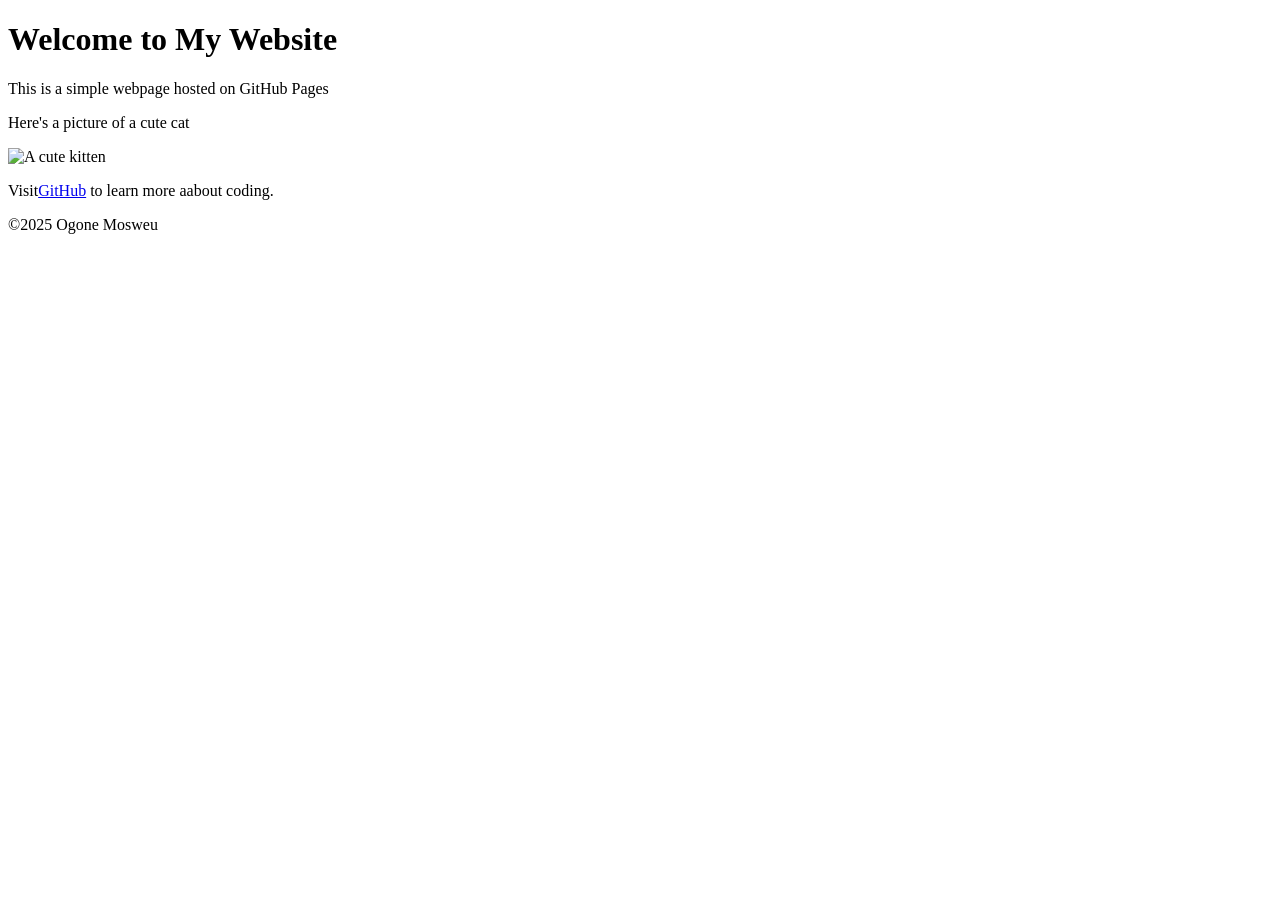
==== index.html @ 14eb3c41 "Fix link formatting in index.html" ====
<!DOCTYPE html>
<html lang="en">
<head>
  <meta charset="UTF-8">
  <meta name="viewport" content="width=device-width, initial-scale=1.0">
  <title>My First Github Page</title>
</head>
  <body>
    <header>
      <h1>Welcome to My Website</h1>
    </header>

    <main>
      <p>This is a simple webpage hosted on GitHub Pages</p>
      <p>Here's a picture of a cute cat</p>
      <img src="https://placekitten.com/200/300" alt="A cute kitten"> 

      <p>Visit<a href=" https://github.com">GitHub</a> to learn more aabout coding.</p>
    </main>

    <footer>
      <p>&copy;2025 Ogone Mosweu</p>
    </footer>
  </body>
</html>
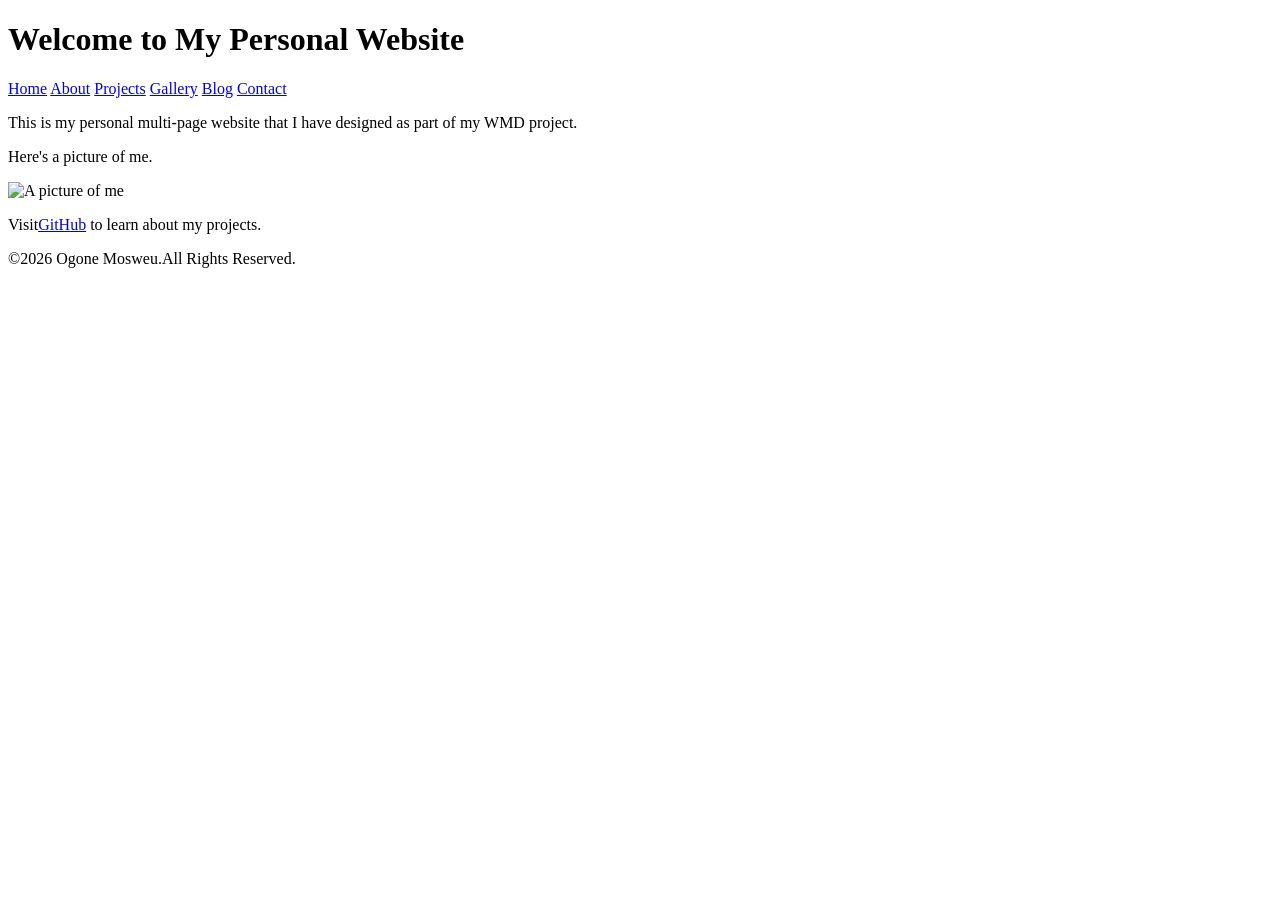
==== commit a3e46e50: "Update website content and footer year" ====
--- a/index.html
+++ b/index.html
@@ -4,22 +4,32 @@
   <meta charset="UTF-8">
   <meta name="viewport" content="width=device-width, initial-scale=1.0">
   <title>My First Github Page</title>
+  <link rel="stylesheet" href="styles.css"> 
 </head>
   <body>
     <header>
-      <h1>Welcome to My Website</h1>
+      <h1>Welcome to My Personal Website</h1>
+      <nav>
+        <a href="index.html">Home</a>
+        <a href="about.html">About</a>
+        <a href="projects.html">Projects</a>
+        <a href="gallery.html">Gallery</a>
+        <a href="blog.html">Blog</a>
+        <a href="contact.html">Contact</a>
+      </nav>
     </header>
 
     <main>
-      <p>This is a simple webpage hosted on GitHub Pages</p>
-      <p>Here's a picture of a cute cat</p>
-      <img src="https://placekitten.com/200/300" alt="A cute kitten"> 
+      <p>This is my personal multi-page website that I have designed as part of my WMD project.</p>
+      <p>Here's a picture of me.</p>
+      <img src="Work_Picture.jpg" alt="A picture of me"> 
 
-      <p>Visit<a href=" https://github.com">GitHub</a> to learn more aabout coding.</p>
+      <p>Visit<a href=" https://github.com/Seth-Mosweu">GitHub</a> to learn about my projects.</p>
     </main>
 
     <footer>
-      <p>&copy;2025 Ogone Mosweu</p>
+      <p>&copy;2026 Ogone Mosweu.All Rights Reserved.</p>
     </footer>
   </body>
 </html>
+
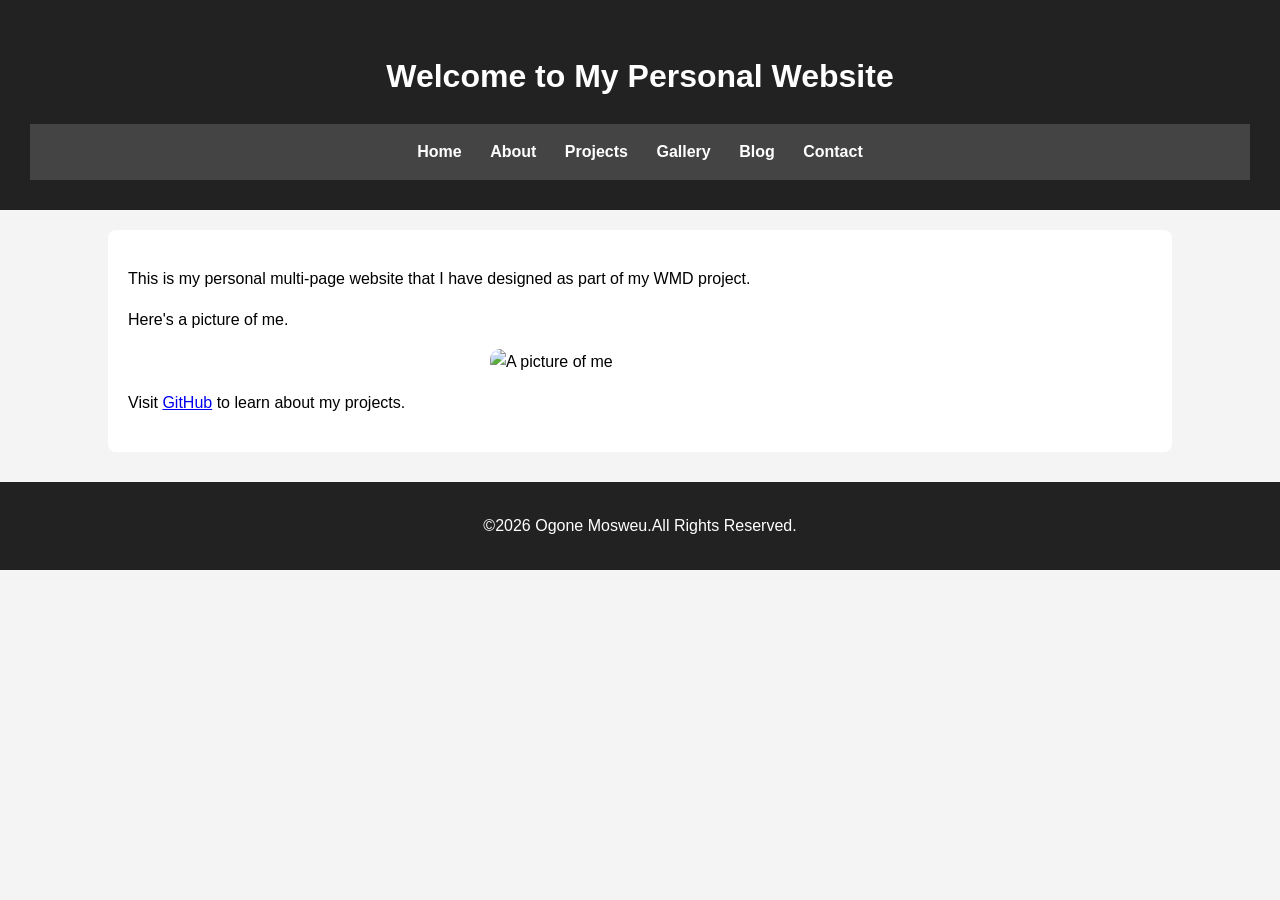
==== commit 0feeae11: "Fix formatting of GitHub link in index.html" ====
--- a/index.html
+++ b/index.html
@@ -22,9 +22,9 @@
     <main>
       <p>This is my personal multi-page website that I have designed as part of my WMD project.</p>
       <p>Here's a picture of me.</p>
-      <img src="Work_Picture.jpg" alt="A picture of me"> 
+      <img src="Images/Work_Picture.jpg" alt="A picture of me" style="width: 300px; height: auto;"> 
 
-      <p>Visit<a href=" https://github.com/Seth-Mosweu">GitHub</a> to learn about my projects.</p>
+      <p>Visit <a href=" https://github.com/Seth-Mosweu">GitHub</a> to learn about my projects.</p>
     </main>
 
     <footer>
@@ -33,3 +33,4 @@
   </body>
 </html>
 
+
--- a/styles.css
+++ b/styles.css
@@ -0,0 +1,108 @@
+body {
+  font-family: Arial, sans-serif;
+  background-color: #f4f4f4;
+  margin: 0;
+  padding: 0;
+  line-height: 1.6;
+}
+
+header {
+  background-color: #222;
+  color: white;
+  text-align: center;
+  padding: 30px;
+}
+
+nav {
+  background-color: #444;
+  text-align: center;
+  padding: 15px;
+}
+
+nav a {
+  color: white;
+  text-decoration: none;
+  margin: 0 12px;
+  font-weight: bold;
+}
+
+nav a:hover {
+  color: yellow;
+  text-decoration: underline;
+}
+
+main {
+  width: 80%;
+  margin: auto;
+  background: white;
+  padding: 20px;
+  margin-top: 20px;
+  border-radius: 8px;
+}
+
+section {
+  margin-bottom: 30px;
+}
+
+h2 {
+  color: #333;
+  border-bottom: 2px solid #ddd;
+  padding-bottom: 5px;
+}
+
+footer {
+  background-color: #222;
+  color: white;
+  text-align: center;
+  padding: 15px;
+  margin-top: 30px;
+}
+
+img {
+  border-radius: 10px;
+  max-width: 100%;
+  height: auto;
+  display: block;
+  margin: 15px auto;
+}
+ table {
+  width: 100%;
+  border-collapse: collapse;
+  margin-top: 15px;
+ }
+ table th {
+  background-color: #333;
+  color: white;
+  padding: 10px;
+  text-align: left;
+ }
+  table td {
+    border: 1px solid #ccc;
+    padding: 10px;
+  }
+  table tr:nth-child(even) {
+    background-color: #f2f2f2;
+  }
+
+  form {
+    margin-top: 20px;
+  }
+  input, textarea {
+    width: 100%;
+    padding: 10px;
+    margin-top: 8px;
+    border: 1px solid #ccc;
+    border-radius: 5px;
+  }
+  button {
+    background-color: #333;
+    color: white;
+    padding: 12px;
+    border: none;
+    border-radius: 5px;
+    cursor: pointer;
+    margin-top: 10px;
+  }
+  button:hover {
+    background-color: green;
+  }
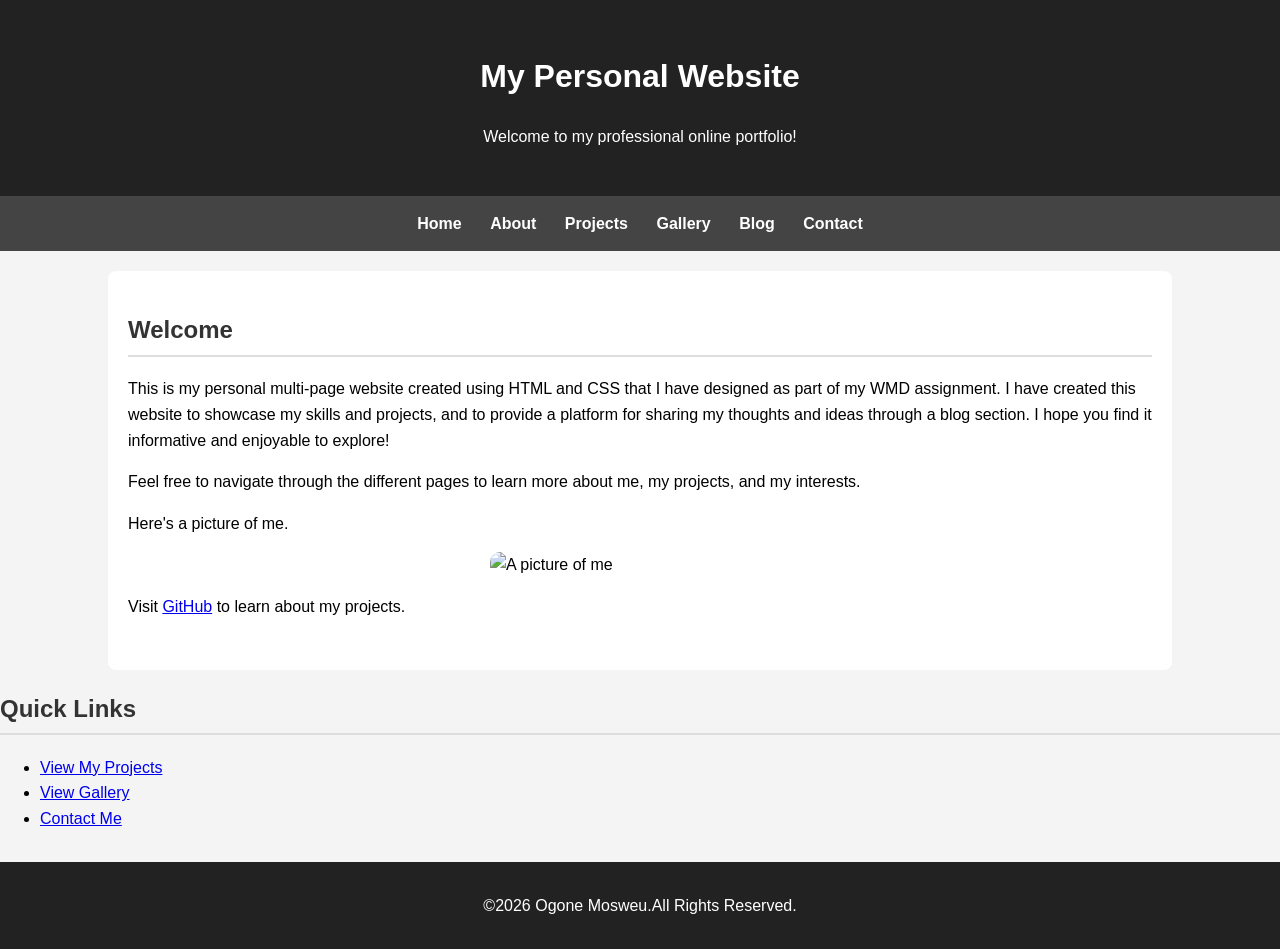
==== commit f6b88d1b: "Update index.html" ====
--- a/index.html
+++ b/index.html
@@ -7,8 +7,11 @@
   <link rel="stylesheet" href="styles.css"> 
 </head>
   <body>
+    <div class="page-layout">
     <header>
-      <h1>Welcome to My Personal Website</h1>
+      <h1>My Personal Website</h1>
+      <p>Welcome to my professional online portfolio!</p>
+      </header>
       <nav>
         <a href="index.html">Home</a>
         <a href="about.html">About</a>
@@ -17,20 +20,32 @@
         <a href="blog.html">Blog</a>
         <a href="contact.html">Contact</a>
       </nav>
-    </header>
 
     <main>
-      <p>This is my personal multi-page website that I have designed as part of my WMD project.</p>
-      <p>Here's a picture of me.</p>
-      <img src="Images/Work_Picture.jpg" alt="A picture of me" style="width: 300px; height: auto;"> 
+      <section>
+        <h2>Welcome</h2>
+        <p>This is my personal multi-page website created using HTML and CSS that I have designed as part of my WMD assignment.
+          I have created this website to showcase my skills and projects, and to provide a platform for sharing my thoughts and ideas through a blog section. I hope you find it informative and enjoyable to explore!</p>
+          <p>Feel free to navigate through the different pages to learn more about me, my projects, and my interests.</
+        </p>
+        <p>Here's a picture of me.</p>
+        <img src="Images/Work_Picture.jpg" alt="A picture of me" style="width: 300px; height: auto;"> 
+      <p>Visit <a href=" https://github.com/Seth-Mosweu">GitHub</a> to learn about my projects.</p>
+      </section>
+    </main>
 
-      <p>Visit <a href=" https://github.com/Seth-Mosweu">GitHub</a> to learn about my projects.</p>
-    </main>
+    <aside>
+      <h2>Quick Links</h2>
+      <ul>
+        <li><a href="projects.html">View My Projects</a></li>
+        <li><a href="gallery.html">View Gallery</a></li>
+        <li><a href="contact.html">Contact Me</a></li>
+      </ul>
+    </aside>
 
     <footer>
       <p>&copy;2026 Ogone Mosweu.All Rights Reserved.</p>
     </footer>
+    </div>
   </body>
 </html>
-
-
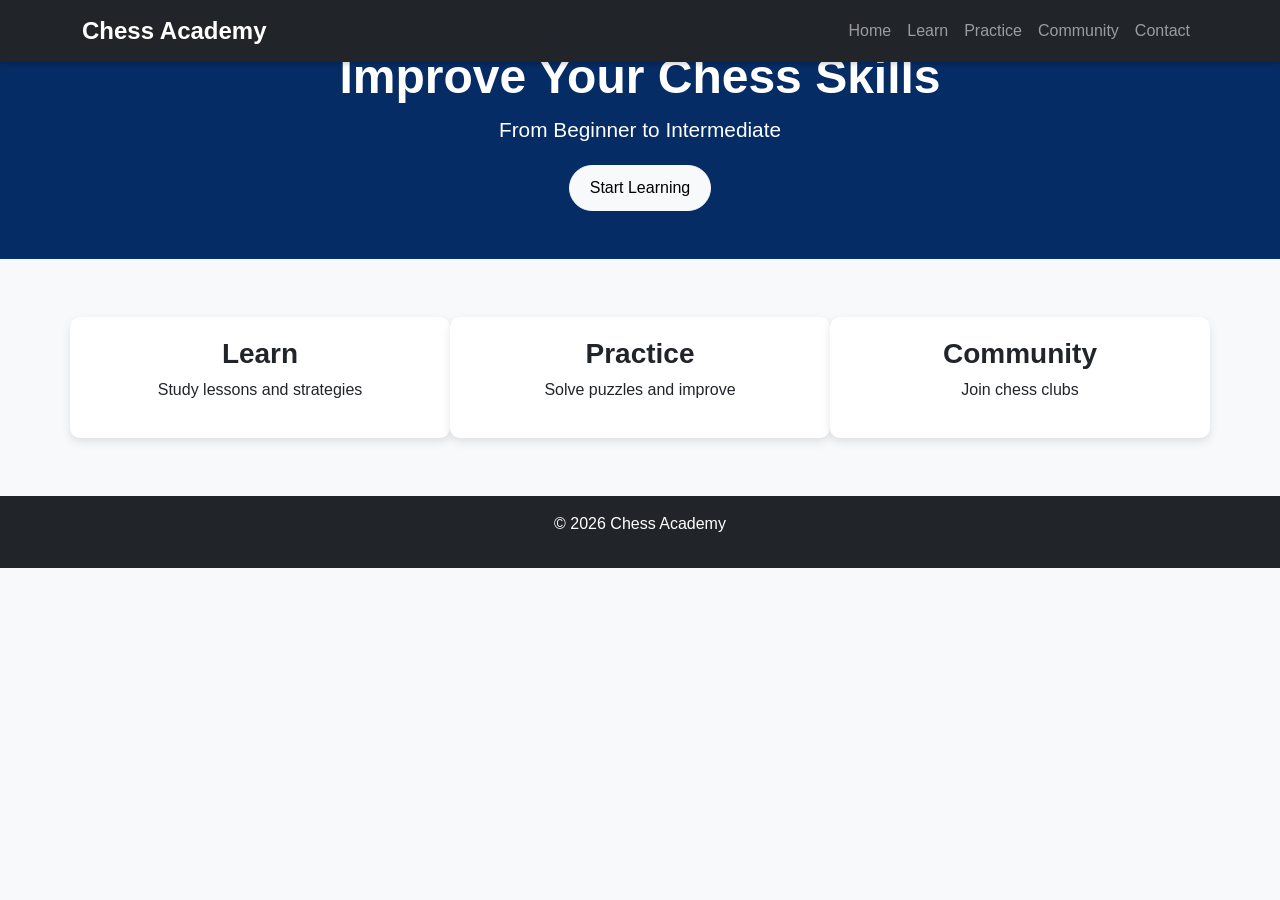
==== commit 5b681b2b: "Creation of html,css and javascript files" ====
--- a/index.html
+++ b/index.html
@@ -1,51 +1,70 @@
 <!DOCTYPE html>
 <html lang="en">
+
 <head>
-  <meta charset="UTF-8">
-  <meta name="viewport" content="width=device-width, initial-scale=1.0">
-  <title>My First Github Page</title>
-  <link rel="stylesheet" href="styles.css"> 
+    <meta charset="UTF-8">
+    <meta name="viewport" content="width=device-width, initial-scale=1.0">
+    <title>Chess Academy</title>
+
+    <!-- Bootstrap CSS -->
+    <link href="https://cdn.jsdelivr.net/npm/bootstrap@5.3.0/dist/css/bootstrap.min.css" rel="stylesheet">
+    <!-- Custom CSS -->
+    <link rel="stylesheet" href="css/style.css">
 </head>
-  <body>
-    <div class="page-layout">
-    <header>
-      <h1>My Personal Website</h1>
-      <p>Welcome to my professional online portfolio!</p>
-      </header>
-      <nav>
-        <a href="index.html">Home</a>
-        <a href="about.html">About</a>
-        <a href="projects.html">Projects</a>
-        <a href="gallery.html">Gallery</a>
-        <a href="blog.html">Blog</a>
-        <a href="contact.html">Contact</a>
-      </nav>
 
-    <main>
-      <section>
-        <h2>Welcome</h2>
-        <p>This is my personal multi-page website created using HTML and CSS that I have designed as part of my WMD assignment.
-          I have created this website to showcase my skills and projects, and to provide a platform for sharing my thoughts and ideas through a blog section. I hope you find it informative and enjoyable to explore!</p>
-          <p>Feel free to navigate through the different pages to learn more about me, my projects, and my interests.</
-        </p>
-        <p>Here's a picture of me.</p>
-        <img src="Images/Work_Picture.jpg" alt="A picture of me" style="width: 300px; height: auto;"> 
-      <p>Visit <a href=" https://github.com/Seth-Mosweu">GitHub</a> to learn about my projects.</p>
-      </section>
-    </main>
+<body>
 
-    <aside>
-      <h2>Quick Links</h2>
-      <ul>
-        <li><a href="projects.html">View My Projects</a></li>
-        <li><a href="gallery.html">View Gallery</a></li>
-        <li><a href="contact.html">Contact Me</a></li>
-      </ul>
-    </aside>
+    <!-- NAVBAR -->
+    <nav class="navbar navbar-expand-lg navbar-dark bg-dark fixed-top">
+        <div class="container">
+            <a class="navbar-brand" href="index.html">Chess Academy</a>
 
-    <footer>
-      <p>&copy;2026 Ogone Mosweu.All Rights Reserved.</p>
+            <button class="navbar-toggler" type="button" data-bs-toggle="collapse" data-bs-target="#menu">
+                <span class="navbar-toggler-icon"></span>
+            </button>
+
+            <div class="collapse navbar-collapse" id="menu">
+                <ul class="navbar-nav ms-auto">
+                    <li class="nav-item"><a class="nav-link" href="index.html">Home</a></li>
+                    <li class="nav-item"><a class="nav-link" href="learn.html">Learn</a></li>
+                    <li class="nav-item"><a class="nav-link" href="practice.html">Practice</a></li>
+                    <li class="nav-item"><a class="nav-link" href="community.html">Community</a></li>
+                    <li class="nav-item"><a class="nav-link" href="contact.html">Contact</a></li>
+                </ul>
+            </div>
+        </div>
+    </nav>
+
+    <!-- HERO -->
+    <header class="bg-primary text-white text-center py-5">
+        <h1>Improve Your Chess Skills</h1>
+        <p>From Beginner to Intermediate</p>
+        <a href="learn.html" class="btn btn-light">Start Learning</a>
+    </header>
+
+    <!-- FEATURES -->
+    <section class="container my-5 text-center">
+        <div class="row">
+            <div class="col-md-4">
+                <h3>Learn</h3>
+                <p>Study lessons and strategies</p>
+            </div>
+            <div class="col-md-4">
+                <h3>Practice</h3>
+                <p>Solve puzzles and improve</p>
+            </div>
+            <div class="col-md-4">
+                <h3>Community</h3>
+                <p>Join chess clubs</p>
+            </div>
+        </div>
+    </section>
+
+    <footer class="bg-dark text-white text-center p-3">
+        <p>&copy; 2026 Chess Academy</p>
     </footer>
-    </div>
-  </body>
-</html>
+
+    <script src="https://cdn.jsdelivr.net/npm/bootstrap@5.3.0/dist/js/bootstrap.bundle.min.js"></script>
+</body>
+
+</html>
--- a/css/style.css
+++ b/css/style.css
@@ -0,0 +1,88 @@
+/* GENERAL */
+body {
+    font-family: 'Segoe UI', Arial, sans-serif;
+    background-color: #f8f9fa;
+    padding: top 70px;
+}
+
+/* NAVBAR */
+.navbar {
+    box-shadow: 0 2px 5px rgba(0,0,0,0.2);
+}
+
+.navbar-brand {
+    font-weight: bold;
+    font-size: 1.5rem;
+}
+
+/* HERO SECTION */
+header {
+    background: linear-gradient(rgba(0,0,0,0.6), rgba(0,0,0,0.6)), url('../images/chess.jpg');
+    background-size: cover;
+    background-position: center;
+    color: white;
+}
+
+header h1 {
+    font-size: 3rem;
+    font-weight: bold;
+}
+
+header p {
+    font-size: 1.3rem;
+    margin-bottom: 20px;
+}
+
+/* BUTTONS */
+.btn {
+    border-radius: 25px;
+    padding: 10px 20px;
+    transition: 0.3s;
+}
+
+.btn:hover {
+    transform: scale(1.05);
+}
+
+/* ✅ SECTION CARDS */
+section .col-md-4 {
+    background: white;
+    padding: 20px;
+    margin: 10px 0;
+    border-radius: 10px;
+    box-shadow: 0 4px 10px rgba(0,0,0,0.1);
+    transition: 0.3s;
+}
+
+section .col-md-4:hover {
+    transform: translateY(-5px);
+}
+
+/* ✅ HEADINGS */
+h2, h3 {
+    font-weight: bold;
+}
+
+/* ✅ CONTACT FORM */
+form {
+    background: white;
+    padding: 20px;
+    border-radius: 10px;
+    box-shadow: 0 4px 10px rgba(0,0,0,0.1);
+}
+
+input, textarea {
+    border-radius: 8px !important;
+}
+
+/* ✅ FOOTER */
+footer {
+    margin-top: 30px;
+}
+
+/* ✅ RESPONSIVE */
+@media (max-width: 768px) {
+    header h1 {
+        font-size: 2rem;
+    }
+}
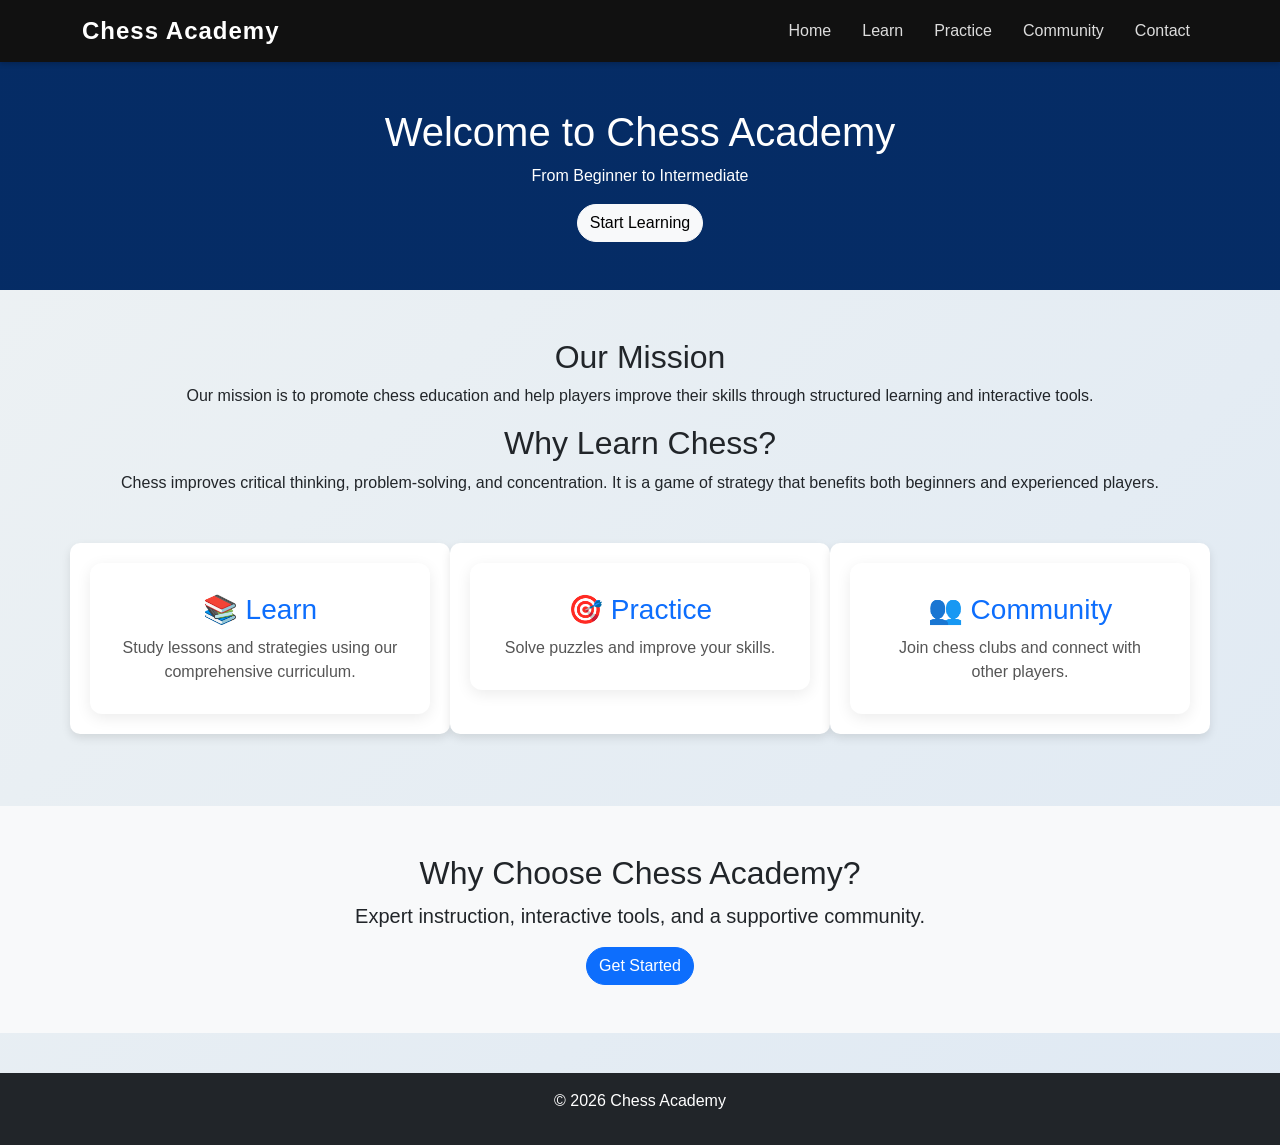
==== commit dd2e1394: "Update" ====
--- a/index.html
+++ b/index.html
@@ -1,70 +1,125 @@
-<!DOCTYPE html>
+<!doctype html>
 <html lang="en">
-
-<head>
-    <meta charset="UTF-8">
-    <meta name="viewport" content="width=device-width, initial-scale=1.0">
+  <head>
+    <meta charset="UTF-8" />
+    <meta name="viewport" content="width=device-width, initial-scale=1.0" />
     <title>Chess Academy</title>
 
     <!-- Bootstrap CSS -->
-    <link href="https://cdn.jsdelivr.net/npm/bootstrap@5.3.0/dist/css/bootstrap.min.css" rel="stylesheet">
+    <link
+      href="https://cdn.jsdelivr.net/npm/bootstrap@5.3.0/dist/css/bootstrap.min.css"
+      rel="stylesheet"
+    />
     <!-- Custom CSS -->
-    <link rel="stylesheet" href="css/style.css">
-</head>
+    <link rel="stylesheet" href="css/style.css" />
+  </head>
 
-<body>
+  <body>
 
     <!-- NAVBAR -->
-    <nav class="navbar navbar-expand-lg navbar-dark bg-dark fixed-top">
-        <div class="container">
-            <a class="navbar-brand" href="index.html">Chess Academy</a>
+  <nav class="navbar navbar-expand-lg navbar-dark custom-navbar fixed-top">
+  <div class="container">
+    <a class="navbar-brand fw-bold" href="index.html">Chess Academy</a>
 
-            <button class="navbar-toggler" type="button" data-bs-toggle="collapse" data-bs-target="#menu">
-                <span class="navbar-toggler-icon"></span>
-            </button>
+    <button
+      class="navbar-toggler"
+      type="button"
+      data-bs-toggle="collapse"
+      data-bs-target="#menu">
+      <span class="navbar-toggler-icon"></span>
+    </button>
 
-            <div class="collapse navbar-collapse" id="menu">
-                <ul class="navbar-nav ms-auto">
-                    <li class="nav-item"><a class="nav-link" href="index.html">Home</a></li>
-                    <li class="nav-item"><a class="nav-link" href="learn.html">Learn</a></li>
-                    <li class="nav-item"><a class="nav-link" href="practice.html">Practice</a></li>
-                    <li class="nav-item"><a class="nav-link" href="community.html">Community</a></li>
-                    <li class="nav-item"><a class="nav-link" href="contact.html">Contact</a></li>
-                </ul>
-            </div>
-        </div>
-    </nav>
+    <div class="collapse navbar-collapse" id="menu">
+      <ul class="navbar-nav ms-auto">
+        <li class="nav-item"><a class="nav-link nav-hover" href="index.html">Home</a></li>
+        <li class="nav-item"><a class="nav-link nav-hover" href="learn.html">Learn</a></li>
+        <li class="nav-item"><a class="nav-link nav-hover" href="practice.html">Practice</a></li>
+        <li class="nav-item"><a class="nav-link nav-hover" href="community.html">Community</a></li>
+        <li class="nav-item"><a class="nav-link nav-hover" href="contact.html">Contact</a></li>
+      </ul>
+    </div>
+  </div>
+</nav>
+
 
     <!-- HERO -->
     <header class="bg-primary text-white text-center py-5">
-        <h1>Improve Your Chess Skills</h1>
-        <p>From Beginner to Intermediate</p>
-        <a href="learn.html" class="btn btn-light">Start Learning</a>
+      <h1>Welcome to Chess Academy</h1>
+      <p>From Beginner to Intermediate</p>
+      <a href="learn.html" class="btn btn-light">Start Learning</a>
     </header>
+    <section class="container my-5 text-center">
+      <h2>Our Mission</h2>
+      <p>
+        Our mission is to promote chess education and help players improve their
+        skills through structured learning and interactive tools.
+      </p>
 
-    <!-- FEATURES -->
-    <section class="container my-5 text-center">
-        <div class="row">
-            <div class="col-md-4">
-                <h3>Learn</h3>
-                <p>Study lessons and strategies</p>
-            </div>
-            <div class="col-md-4">
-                <h3>Practice</h3>
-                <p>Solve puzzles and improve</p>
-            </div>
-            <div class="col-md-4">
-                <h3>Community</h3>
-                <p>Join chess clubs</p>
-            </div>
-        </div>
+      <h2>Why Learn Chess?</h2>
+      <p>
+        Chess improves critical thinking, problem-solving, and concentration. It
+        is a game of strategy that benefits both beginners and experienced
+        players.
+      </p>
     </section>
 
+    <section class="container my-5 text-center">
+      <div class="row">
+        <!-- LEARN -->
+        <div class="col-md-4 mb-4">
+          <a
+            href="learn.html"
+            class="feature-card text-decoration-none"
+          >
+            <div class="card-custom">
+              <h3>📚 Learn</h3>
+              <p>
+                Study lessons and strategies using our comprehensive curriculum.
+              </p>
+            </div>
+          </a>
+        </div>
+
+        <!-- PRACTICE -->
+        <div class="col-md-4 mb-4">
+          <a
+            href="practice.html"
+            class="feature-card text-decoration-none d-block"
+          >
+            <div class="card-custom">
+              <h3>🎯 Practice</h3>
+
+              <p>Solve puzzles and improve your skills.</p>
+            </div>
+          </a>
+        </div>
+
+        <!-- COMMUNITY -->
+        <div class="col-md-4 mb-4">
+          <a
+            href="community.html"
+            class="feature-card text-decoration-none d-block"
+          >
+            <div class="card-custom">
+<h3>👥 Community</h3>
+              <p>Join chess clubs and connect with other players.</p>
+            </div>
+          </a>
+        </div>
+      </div>
+    </section>
+    <section class="bg-light py-5">
+      <div class="container text-center">
+        <h2>Why Choose Chess Academy?</h2>
+        <p class="lead">
+          Expert instruction, interactive tools, and a supportive community.
+        </p>
+        <a href="learn.html" class="btn btn-primary">Get Started</a>
+      </div>
+    </section>
     <footer class="bg-dark text-white text-center p-3">
-        <p>&copy; 2026 Chess Academy</p>
+      <p>&copy; 2026 Chess Academy</p>
     </footer>
-
     <script src="https://cdn.jsdelivr.net/npm/bootstrap@5.3.0/dist/js/bootstrap.bundle.min.js"></script>
-</body>
-
-</html>+  </body>
+</html>
--- a/css/style.css
+++ b/css/style.css
@@ -1,88 +1,187 @@
-/* GENERAL */
+/* General */
 body {
-    font-family: 'Segoe UI', Arial, sans-serif;
-    background-color: #f8f9fa;
-    padding: top 70px;
+    font-family: Arial, sans-serif;
+    background: linear-gradient(135deg, #eef2f3, #dfe9f3);
+    padding-top: 60px;
 }
 
-/* NAVBAR */
+/* Navbar */
 .navbar {
-    box-shadow: 0 2px 5px rgba(0,0,0,0.2);
+    box-shadow: 0 2px 5px rgba(0, 0, 0, 0.2);
 }
 
-.navbar-brand {
-    font-weight: bold;
-    font-size: 1.5rem;
-}
-
-/* HERO SECTION */
+/* Hero section */
 header {
-    background: linear-gradient(rgba(0,0,0,0.6), rgba(0,0,0,0.6)), url('../images/chess.jpg');
+    background: linear-gradient(rgba(0,0,0,0.6), rgba(0,0,0,0.6)),
+                url('../images/chess.jpg');
     background-size: cover;
     background-position: center;
     color: white;
 }
 
-header h1 {
-    font-size: 3rem;
-    font-weight: bold;
+/* Buttons */
+.btn {
+    border-radius: 25px;
 }
 
-header p {
-    font-size: 1.3rem;
-    margin-bottom: 20px;
+/* Feature cards */
+.col-md-4 {
+    background: white;
+    padding: 20px;
+    margin-bottom: 15px;
+    border-radius: 10px;
+    box-shadow: 0 4px 10px rgba(0,0,0,0.1);
+}
+.card{
+    transition: 0.3s;
+    cursor: pointer;
+}
+.feature-card .p-4 {
+    border: none;
+    box-shadow: 0 4px 10px rgba(0,0,0,0.1);
+}
+.feature-card .p-4:hover {
+    transform: translateY(-5px);
+    background-color: #f1f1f1;
 }
 
-/* BUTTONS */
-.btn {
-    border-radius: 25px;
-    padding: 10px 20px;
-    transition: 0.3s;
+/* Chessboard */
+.chessboard {
+    width: 400px;
+    margin: 20px auto;
 }
 
-.btn:hover {
-    transform: scale(1.05);
+/* Tables */
+table {
+    background: white;
 }
 
-/* ✅ SECTION CARDS */
-section .col-md-4 {
-    background: white;
-    padding: 20px;
-    margin: 10px 0;
-    border-radius: 10px;
-    box-shadow: 0 4px 10px rgba(0,0,0,0.1);
-    transition: 0.3s;
-}
-
-section .col-md-4:hover {
-    transform: translateY(-5px);
-}
-
-/* ✅ HEADINGS */
-h2, h3 {
-    font-weight: bold;
-}
-
-/* ✅ CONTACT FORM */
+/* Form */
 form {
     background: white;
     padding: 20px;
     border-radius: 10px;
-    box-shadow: 0 4px 10px rgba(0,0,0,0.1);
 }
 
-input, textarea {
-    border-radius: 8px !important;
+/* Footer */
+footer {
+    margin-top: 40px;
+    padding: 20px 0;
 }
 
-/* ✅ FOOTER */
-footer {
-    margin-top: 30px;
-}
-
-/* ✅ RESPONSIVE */
+/* Responsive */
 @media (max-width: 768px) {
     header h1 {
         font-size: 2rem;
     }
+}
+/* New styles for interactive elements */
+a .p-4 {
+    transition: 0.3s;
+    cursor: pointer;
+}
+
+a .p-4:hover {
+    transform: translateY(-5px);
+    background-color: #f1f1f1;
+}
+/* Normal move highlight */
+.highlight-move {
+    background-color: rgba(0, 123, 255, 0.3) !important;
+}
+
+/* Capture highlight */
+.highlight-capture {
+    background-color: rgba(220, 53, 69, 0.4) !important;
+}
+
+/* Selected square */
+.highlight-selected {
+    background-color: rgba(40, 167, 69, 0.4) !important;
+}
+
+/* Card styling */
+.card-custom {
+    padding: 30px;
+    background-color: #ffffff;
+    border-radius: 12px;
+    box-shadow: 0 4px 15px rgba(0, 0, 0, 0.08);
+    transition: all 0.3s ease;
+    text-align: center;
+}
+
+/* Hover effect */
+.feature-card:hover .card-custom {
+    transform: translateY(-8px);
+    box-shadow: 0 8px 25px rgba(0, 0, 0, 0.15);
+}
+
+/* Text styling */
+.card-custom h3 {
+    color: #0d6efd; /* Bootstrap blue */
+    margin-bottom: 10px;
+}
+
+.card-custom p {
+    color: #555;
+    margin: 0;
+}
+
+/* Ensure clickable area */
+.feature-card {
+    display: block;
+}
+
+/* New styles for navbar */
+/* Navbar background */
+.custom-navbar {
+    background-color: #111; /* darker, more premium */
+    transition: 0.3s;
+}
+
+/* Brand styling */
+.navbar-brand {
+    font-size: 1.5rem;
+    letter-spacing: 1px;
+}
+
+/* Nav links */
+.nav-link {
+    color: #ddd !important;
+    margin-left: 15px;
+    position: relative;
+    transition: 0.3s;
+}
+
+/* Hover underline animation */
+.nav-link::after {
+    content: "";
+    position: absolute;
+    left: 0;
+    bottom: -5px;
+    width: 0%;
+    height: 2px;
+    background-color: #0d6efd;
+    transition: width 0.3s ease;
+}
+
+.nav-link:hover::after {
+    width: 100%;
+}
+
+/* Hover color */
+.nav-link:hover {
+    color: #fff !important;
+}
+.lesson-card {
+    padding: 20px;
+    background: #ffffff;
+    border-radius: 12px;
+    box-shadow: 0 4px 12px rgba(0, 0, 0, 0.08);
+    transition: 0.3s;
+}
+
+.lesson-card:hover {
+    transform: translateY(-5px);
+    box-shadow: 0 8px 20px rgba(0, 0, 0, 0.15);
 }
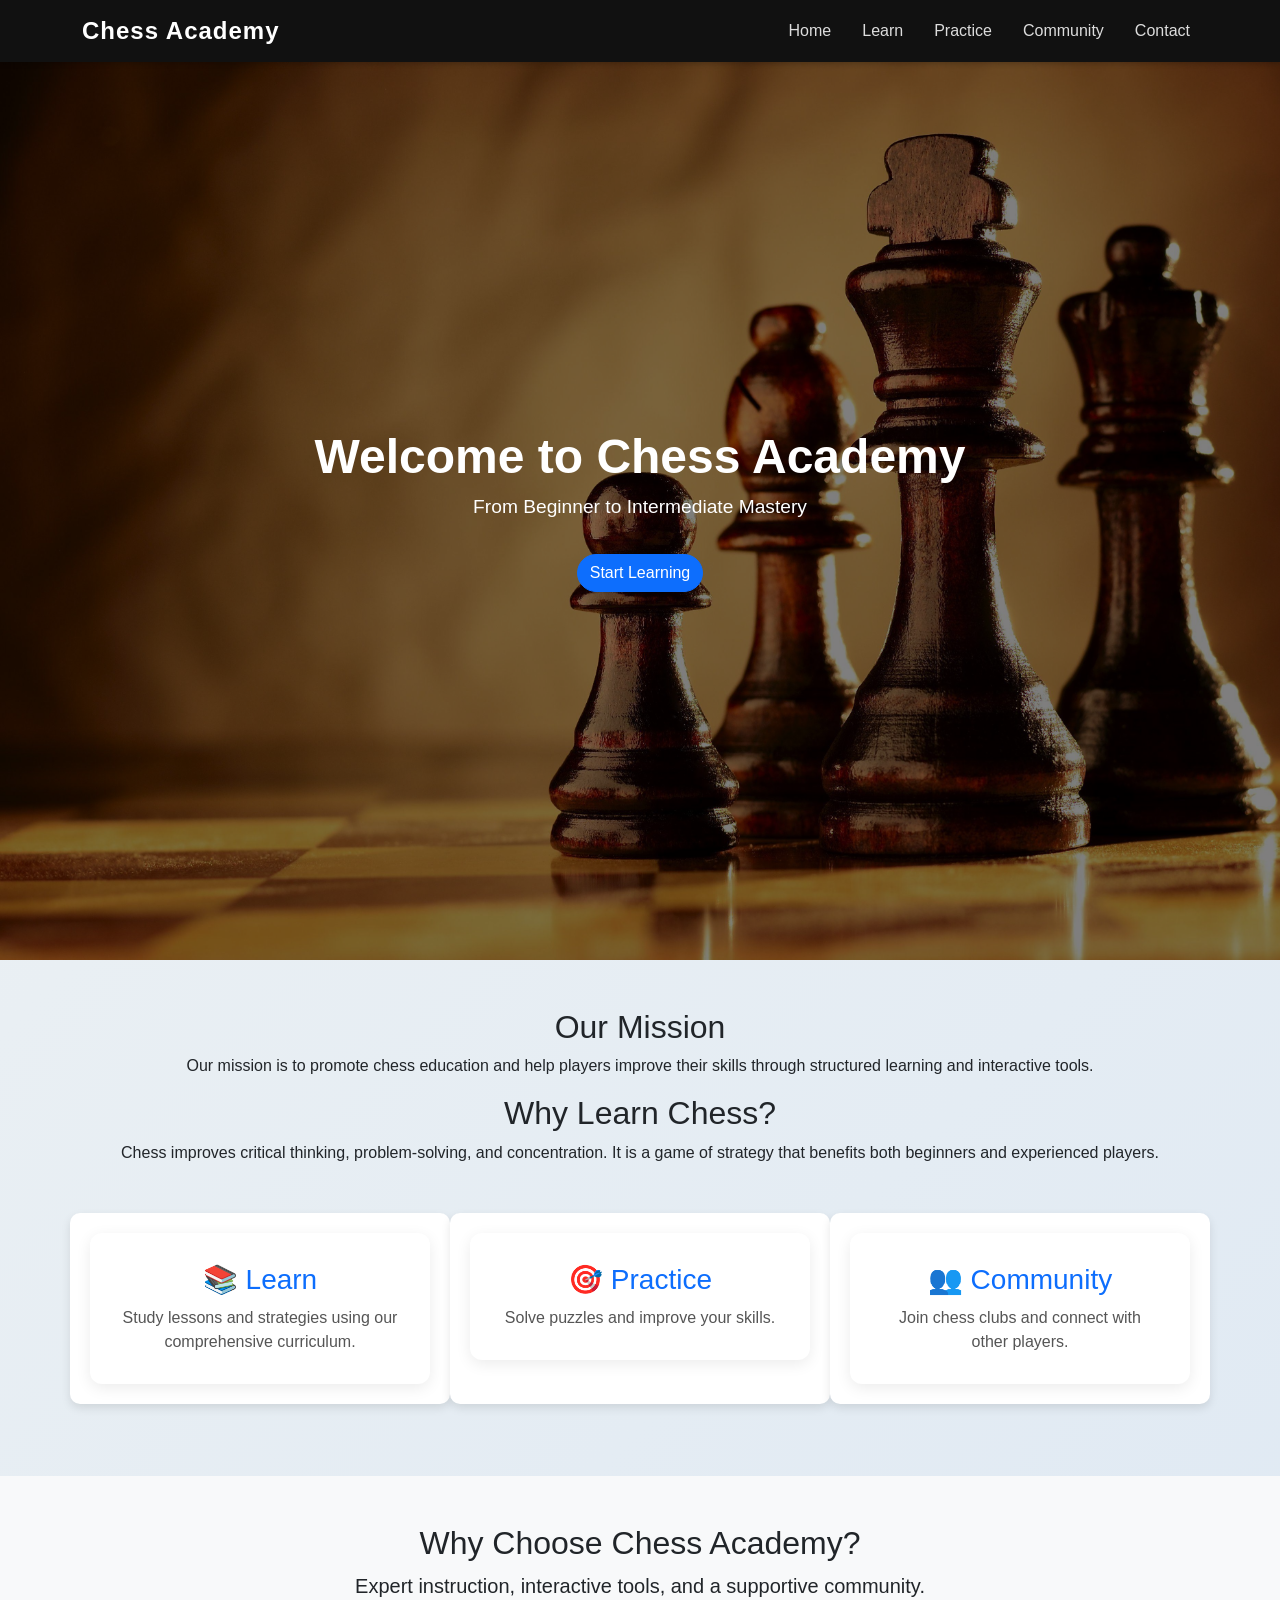
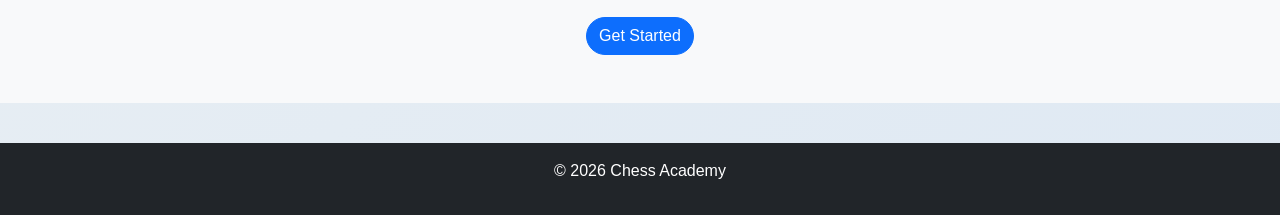
==== commit f880e8f9: "Added a hero section to the homepage, updated the mission statement, and made minor style adjustment" ====
--- a/index.html
+++ b/index.html
@@ -43,11 +43,15 @@
 
 
     <!-- HERO -->
-    <header class="bg-primary text-white text-center py-5">
-      <h1>Welcome to Chess Academy</h1>
-      <p>From Beginner to Intermediate</p>
-      <a href="learn.html" class="btn btn-light">Start Learning</a>
-    </header>
+ <header class="hero-section d-flex align-items-center text-white text-center">
+  <div class="container">
+    <h1>Welcome to Chess Academy</h1>
+    <p>From Beginner to Intermediate Mastery</p>
+    <a href="learn.html" class="btn btn-primary mt-3">Start Learning</a>
+  </div>
+</header>
+
+    <!-- MISSION & FEATURES -->
     <section class="container my-5 text-center">
       <h2>Our Mission</h2>
       <p>
--- a/css/style.css
+++ b/css/style.css
@@ -11,9 +11,39 @@
 }
 
 /* Hero section */
+.hero-section {
+    background-image: url('../images/chess.jpg');
+    background-size: cover;
+    background-position: center;
+    background-repeat: no-repeat;
+    
+    height: 100vh; /* full screen */
+    position: relative;
+}
+.hero-section::before {
+    content: "";
+    position: absolute;
+    top: 0;
+    left: 0;
+    width: 100%;
+    height: 100%;
+    background: rgba(0, 0, 0, 0.5); /* dark overlay */
+}
+
+.hero-section .container {
+    position: relative;
+    z-index: 1;
+}
+.hero-section h1 {
+    font-size: 3rem;
+    font-weight: bold;
+}
+
+.hero-section p {
+    font-size: 1.2rem;
+}
 header {
-    background: linear-gradient(rgba(0,0,0,0.6), rgba(0,0,0,0.6)),
-                url('../images/chess.jpg');
+    background: linear-gradient(rgba(0,0,0,0.6), rgba(0,0,0,0.6)), no-repeat center center;
     background-size: cover;
     background-position: center;
     color: white;
